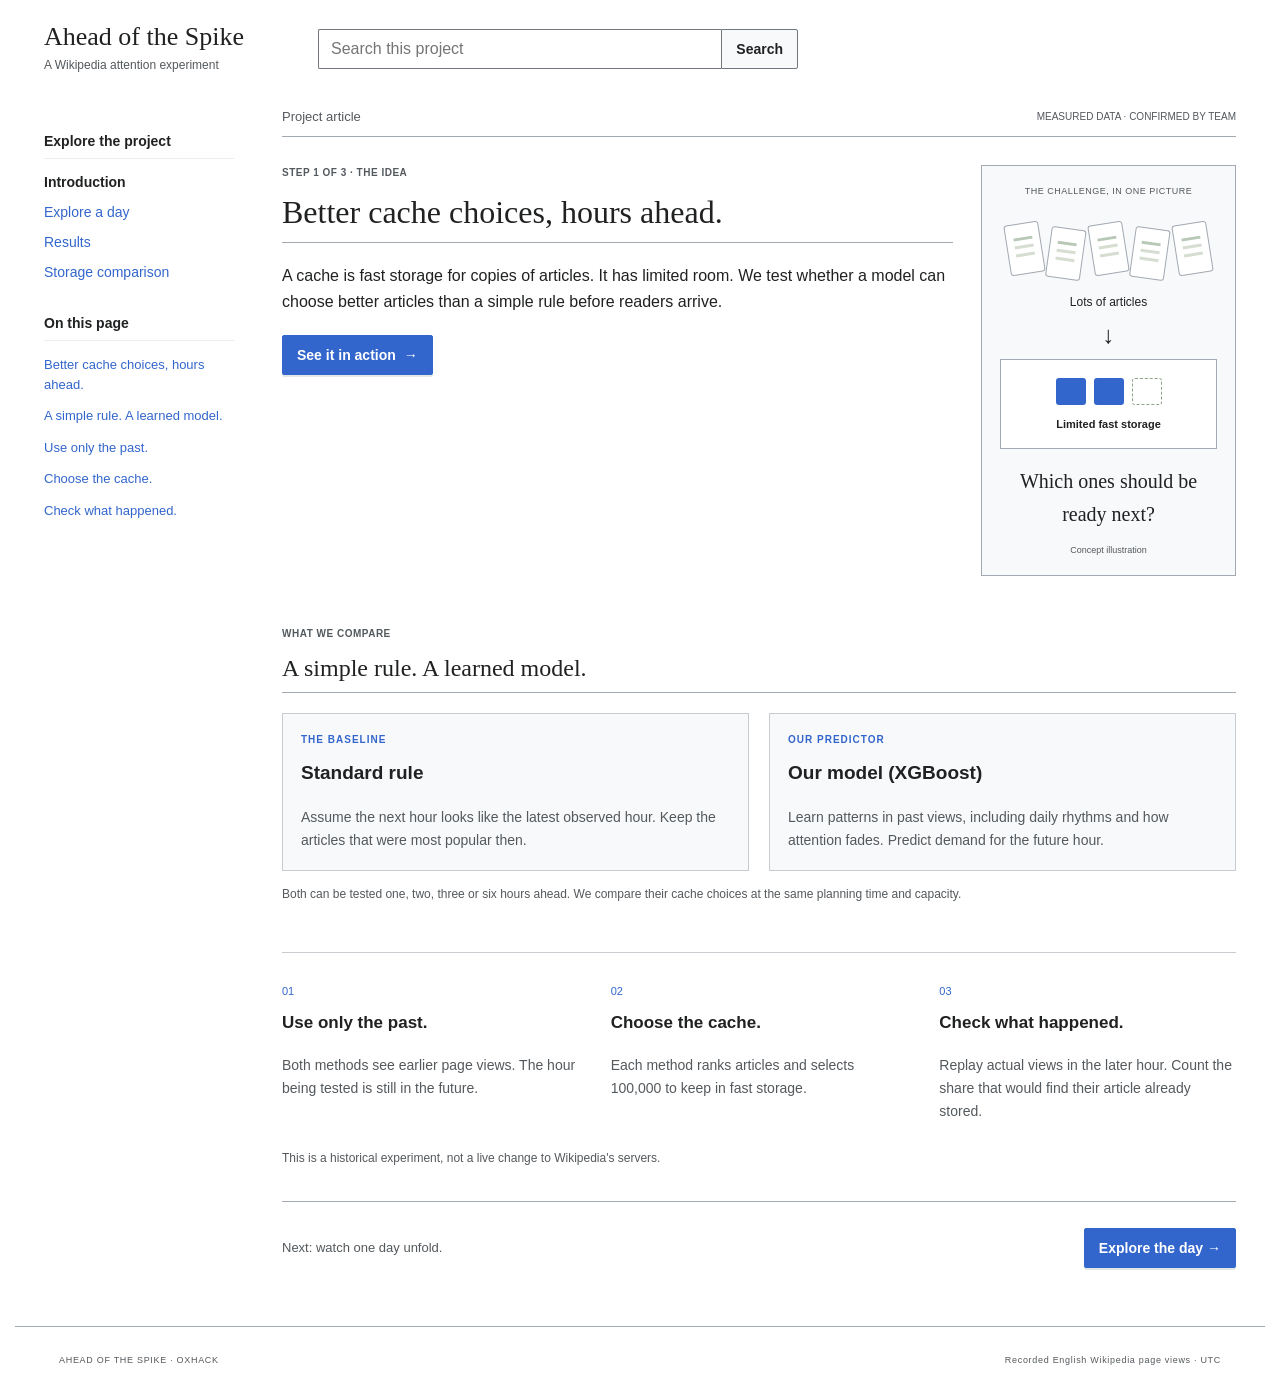
==== demo/index.html @ 51488587 "Add files via upload" ====
<!doctype html>
<html lang="en">
<head>
  <meta charset="utf-8">
  <meta name="viewport" content="width=device-width, initial-scale=1">
  <meta name="color-scheme" content="light">
  <title>Ahead of the Spike · Understand, explore, discover</title>
  <link rel="stylesheet" href="styles.css">
  <script src="provenance.js" defer></script>
  <script src="foresight.js" defer></script>
  <script src="spikes.js" defer></script>
  <script src="presentation.js" defer></script>
  <script src="journey.js" defer></script>
  <script src="storage.js" defer></script>
  <script src="replay-data.js" defer></script>
  <script src="app.js" defer></script>
</head>
<body>
  <a class="skip-link" href="#main">Skip to content</a>
  <header class="masthead">
    <button id="contents-toggle" class="secondary contents-toggle" type="button" aria-expanded="false" aria-controls="article-sidebar">Contents</button>
    <a class="wordmark" href="#start" data-go="start">Ahead of the Spike<span>A Wikipedia attention experiment</span></a>
    <form class="project-search" role="search"><label class="sr-only" for="project-query">Search this project</label><input id="project-query" type="search" placeholder="Search this project" maxlength="120"><button type="submit">Search</button><div id="search-results" hidden aria-label="Search results"><p id="search-message" role="status"></p><ul></ul></div></form>
  </header>
  <div class="article-layout">
    <aside id="article-sidebar" class="article-sidebar" aria-label="Project navigation">
      <nav class="journey-nav" aria-label="Project pages"><strong>Explore the project</strong><a href="#start" data-go="start" aria-current="page">Introduction</a><a href="#explore" data-go="explore">Explore a day</a><a href="#results" data-go="results">Results</a><a href="#storage" data-go="storage">Storage comparison</a></nav>
      <nav class="article-contents" aria-label="On this page"><strong>On this page</strong><ul id="section-links"></ul></nav>
    </aside>
    <main id="main">
    <div class="article-toolbar"><span>Project article</span><span class="provenance" id="provenance">DEVELOPMENT DATA / UNVERIFIED</span></div>
    <div id="status" class="status" role="status" aria-live="polite">Loading the supplied replay dataset…</div>
    <button id="retry" type="button" hidden>Try loading again</button>

    <section class="journey-view" data-view="start" aria-labelledby="start-title">
      <div class="intro">
        <div><p class="eyebrow">STEP 1 OF 3 · THE IDEA</p><h1 id="start-title" tabindex="-1">Better cache choices,<br>hours ahead.</h1><p class="hero-copy">A cache is fast storage for copies of articles. It has limited room. We test whether a model can choose better articles than a simple rule before readers arrive.</p><a class="button" href="#explore" data-go="explore">See it in action <span aria-hidden="true">→</span></a></div>
        <div class="cache-illustration" aria-label="Concept illustration: choose a few articles for limited fast storage">
          <p class="illustration-label">THE CHALLENGE, IN ONE PICTURE</p>
          <div class="paper-stack" aria-hidden="true"><span></span><span></span><span></span><span></span><span></span></div>
          <p class="illustration-caption">Lots of articles</p><span class="flow-arrow" aria-hidden="true">↓</span>
          <div class="cache-box"><span class="cache-slot"></span><span class="cache-slot"></span><span class="cache-slot empty"></span><strong>Limited fast storage</strong></div>
          <p class="illustration-question">Which ones should be ready next?</p><small>Concept illustration</small>
        </div>
      </div>
      <section class="method-introduction" aria-labelledby="methods-title"><div><p class="eyebrow">WHAT WE COMPARE</p><h2 id="methods-title">A simple rule. A learned model.</h2></div><div class="method-definitions"><article><p class="method-kind">THE BASELINE</p><h3>Standard rule</h3><p>Assume the next hour looks like the latest observed hour. Keep the articles that were most popular then.</p></article><article><p class="method-kind">OUR PREDICTOR</p><h3>Our model (XGBoost)</h3><p>Learn patterns in past views, including daily rhythms and how attention fades. Predict demand for the future hour.</p></article></div><p class="metric-note">Both can be tested one, two, three or six hours ahead. We compare their cache choices at the same planning time and capacity.</p></section>
      <ol class="lesson-steps" aria-label="How the experiment works">
        <li><span class="lesson-number">01</span><h2>Use only the past.</h2><p>Both methods see earlier page views. The hour being tested is still in the future.</p></li>
        <li><span class="lesson-number">02</span><h2>Choose the cache.</h2><p>Each method ranks articles and selects 100,000 to keep in fast storage.</p></li>
        <li><span class="lesson-number">03</span><h2>Check what happened.</h2><p>Replay actual views in the later hour. Count the share that would find their article already stored.</p></li>
      </ol>
      <p class="quiet-note">This is a historical experiment, not a live change to Wikipedia's servers.</p>
      <div class="page-end"><span>Next: watch one day unfold.</span><a class="button" href="#explore" data-go="explore">Explore the day →</a></div>
    </section>

    <div id="replay" hidden>
      <section class="journey-view" data-view="explore" hidden aria-labelledby="snapshot-title">
        <div class="view-intro"><p class="eyebrow">STEP 2 OF 3 · COMPARE THE OUTCOMES</p><h1 id="snapshot-title" tabindex="-1">Two methods.<br>One recorded day.</h1><p>Press Play to compare the standard rule and our model as the day unfolds. The percentages are their measured cache results. The article list shows what people actually read.</p></div>
        <aside class="replay-scope"><strong>100,000 article spaces. Choices made one hour ahead.</strong><span>Both methods use earlier data. We score their choices against the actual views in the selected hour.</span></aside>
        <div class="replay-toolbar"><div class="timestamp"><time id="hour"></time><span id="interval"></span></div><span class="scope-chip" id="capacity"></span></div>
        <section class="transport" aria-label="Replay controls">
          <div class="transport-buttons"><button id="previous" type="button" class="secondary" aria-label="Previous available hour">← Previous hour</button><button id="play" type="button">Play</button><button id="next" type="button" class="secondary" aria-label="Next available hour">Next hour →</button></div>
          <div class="timeline-control"><div class="timeline-heading"><label for="timeline">Move through the day</label><span id="playback-state"></span></div><input id="timeline" type="range" min="0" max="0" step="1" value="0" aria-describedby="coverage"><div class="timeline-ends"><span id="timeline-start"></span><span id="timeline-end"></span></div></div>
          <p id="coverage" class="coverage"></p><p id="replay-announcement" class="sr-only" role="status" aria-live="polite" aria-atomic="true"></p>
        </section>
        <ol class="decision-sequence" aria-label="How the selected hour is evaluated"><li><span>1. Read earlier data</span><p id="history-cutoff"></p></li><li><span>2. Choose 100,000 articles</span><p>Each method fills its cache before the hour being scored.</p></li><li><span>3. Check actual views</span><p id="observed-window"></p></li></ol>
        <div class="score-heading"><h2>How much of this hour would the cache serve?</h2><span>Cache hit rate</span></div>
        <div class="performance" id="performance" aria-label="Share of views served from fast storage for the selected hour"></div>
        <p class="hourly-gap" id="hourly-gap"></p><p class="metric-note">A cache hit means the requested article was already stored. These percentages measure views the cache would serve, not how many predictions were correct.</p>
        <section class="leaderboard" aria-labelledby="leaderboard-title">
          <div class="section-heading"><div><p class="eyebrow">ACTUAL OBSERVED DEMAND</p><h2 id="leaderboard-title">What people actually read</h2></div><button id="show-pages" type="button" class="text-button" aria-expanded="false" aria-controls="table-body">Show all articles</button></div>
          <p id="page-count" class="metric-note"></p><p class="table-hint" id="table-hint">✓ Ready means already in fast storage. × Not ready means the main server would be needed.</p>
          <div class="table-scroll" role="region" aria-label="Article leaderboard; scroll sideways on small screens" aria-describedby="table-hint" tabindex="0"><table><caption class="sr-only">Actual article views in the selected hour, not predicted values</caption><thead id="table-head"></thead><tbody id="table-body"></tbody></table></div>
        </section>
        <details class="learn-more"><summary>What exactly am I looking at?</summary><div class="details-content"><p>Each row is an article from the recorded hour. Article popularity is the same whatever the storage capacity. This list shows demand, not which articles were stored.</p><dl class="context"><div><dt>Recorded views this hour</dt><dd id="total"></dd></div><div><dt>Available hours</dt><dd id="hour-count"></dd></div></dl><p>The hourly 100,000 article scores come from Computing's published hourly results. The article list and view counts come from the recorded day. Individual 100,000 article cache choices have not been supplied.</p><p>Percentages use views in the retained top 150,000 English Wikipedia articles each hour, not all Wikipedia traffic or just the rows shown here. The team's cache choices are made hourly and treat articles as equal in size. All times are UTC.</p></div></details>
        <div class="page-end"><a class="back-link" href="#start" data-go="start">← Back to the idea</a><a class="button" href="#results" data-go="results">See the 100,000 article results →</a></div>
      </section>

      <section class="journey-view" data-view="results" hidden aria-labelledby="results-title">
        <div class="view-intro"><p class="eyebrow">STEP 3 OF 3 · THE FIRST QUESTION</p><h1 id="results-title" tabindex="-1">Does forecasting<br>choose better articles?</h1><p id="result-takeaway">Explore the recorded results below.</p></div>
        <section aria-labelledby="summary-title" class="summary-panel"><div class="results-context"><p class="capacity-tag">The main test <strong>100,000 article spaces</strong><span>One hour ahead</span></p><a class="button secondary-link" href="#storage" data-go="storage">Compare storage sizes <span aria-hidden="true">→</span></a></div>
          <h2 id="summary-title" tabindex="-1">Two ways to choose. One fair comparison.</h2><p class="section-copy">These are average hourly cache hit rates across the test period. Both methods choose one hour ahead with room for 100,000 articles. The sample covers the top 150,000 English Wikipedia articles each hour.</p>
          <dl id="summary-values" class="summary-grid"></dl>
          <div class="result-explainer" id="result-explainer"></div>
          <details class="learn-more"><summary>How was this measured?</summary><div class="details-content"><p id="summary-scope"></p><dl id="oracle-values" class="summary-grid"></dl><p id="oracle-note"></p><p id="run-note"></p><p class="report-links"><a href="../out/results.csv" download>Download results</a> · <a href="../out/charts_100k/key_numbers.md" target="_blank" rel="noopener">Read the team's report</a></p></div></details>
        </section>
        <section class="foresight" aria-labelledby="foresight-title">
          <h2 id="foresight-title" tabindex="-1">What if we have to choose earlier?</h2><p class="section-copy">Six hours ahead means both methods must choose six hours before the hour being scored. The standard rule still reuses the latest observed popularity. Our model forecasts demand for that future hour.</p>
          <section class="horizon-lab" aria-label="Try different planning horizons">
          <fieldset class="horizon-picker"><legend>How early should both methods choose?</legend><label><input type="radio" name="planning-horizon" value="1" checked><span>1 hour</span></label><label><input type="radio" name="planning-horizon" value="2"><span>2 hours</span></label><label><input type="radio" name="planning-horizon" value="3"><span>3 hours</span></label><label><input type="radio" name="planning-horizon" value="6"><span>6 hours</span></label></fieldset>
          <ol class="planning-timeline"><li><strong>Make the choice</strong><span>Use only earlier views</span></li><li><strong id="planning-wait">Wait 1 hour</strong><span>Keep the planning time equal</span></li><li><strong>Measure actual demand</strong><span>Check which views the cache serves</span></li></ol>
          <div id="horizon-outcome" aria-live="polite" aria-atomic="true"></div>
          <p class="metric-note">These are published historical results, not a new simulation. Storage stays fixed at 100,000 articles. Bars use a 0–100% scale.</p>
          </section><div id="published-findings" class="findings-grid"></div>
          <details class="learn-more"><summary>Show the chart and technical details</summary><div class="details-content"><p id="findings-note"></p><p id="foresight-status"></p><p id="foresight-coverage"></p><ul id="foresight-legend" class="chart-legend" aria-label="Chart series"></ul><div class="chart-scroll" role="region" aria-label="Results chart; scroll sideways on small screens" tabindex="0"><svg id="foresight-chart" viewBox="0 0 760 340" role="img" aria-labelledby="foresight-chart-title"></svg></div><div class="foresight-values" role="region" aria-label="Exact results" tabindex="0"><table><caption>Share of recorded views served from fast storage</caption><thead id="foresight-head"></thead><tbody id="foresight-body"></tbody></table></div><a href="../out/charts_100k/1_vs_standard_rule.png" target="_blank" rel="noopener">See the published statistical comparison</a></div></details>
        </section>
        <section class="spike-story" aria-labelledby="spike-title">
          <h2 id="spike-title" tabindex="-1">What about sudden bursts of interest?</h2><p id="spike-plain" class="section-copy">A sudden surge is called a spike. We also checked how the approaches handled these.</p>
          <details class="learn-more" id="spike-details"><summary>See actual article views during a surge</summary><div class="details-content"><p class="observed-notice">Recorded observations only. This chart contains no predicted view values or model catch times. It cannot establish that a spike was predicted six hours early.</p><p id="spike-status"></p><label for="spike-select" class="spike-label">Choose an article</label><select id="spike-select" aria-describedby="spike-status"></select><div id="spike-content" hidden><div class="spike-heading"><div><h3 id="spike-name"></h3><p id="spike-time"></p></div><button id="spike-jump" type="button" class="secondary">Compare methods at this hour</button></div><p id="spike-context"></p><p id="spike-warning" class="spike-warning" role="status" hidden></p><p class="metric-note">The line shows actual views. The dotted line marks the recorded surge onset. Scroll sideways on smaller screens.</p><div class="chart-scroll" role="region" aria-label="Actual article views" tabindex="0"><svg id="spike-chart" role="img" aria-labelledby="spike-chart-title"></svg></div><details class="spike-details"><summary>See exact hourly counts</summary><div class="spike-table" role="region" aria-label="Hourly counts" tabindex="0"><table><caption>Actual counts from this article's recorded trajectory</caption><thead><tr><th scope="col">Hour (UTC)</th><th scope="col">Views</th></tr></thead><tbody id="spike-values"></tbody></table></div></details></div></div></details>
        </section>
        <aside class="limits" aria-labelledby="limits-title"><h2 id="limits-title" tabindex="-1">What this doesn't prove.</h2><p class="section-copy">This is one short historical test. It doesn't mean we can predict breaking news or replace Wikipedia's live caching system.</p><details class="learn-more"><summary>Read the limitations</summary><div class="details-content"><ul><li>Only a few days were evaluated; other weeks and languages may differ.</li><li>Our denominator is the top 150,000 English Wikipedia articles each hour.</li><li>Storage choices change once an hour and assume equal article sizes.</li><li>Unexpected first-hour surges may have no advance signal.</li><li>Statistical uncertainty describes this test period, not every possible future day.</li><li>Traffic that resembles bots was flagged, not removed.</li></ul></div></details></aside>
        <section class="next-question"><div><p class="eyebrow">THE NEXT QUESTION</p><h2>What if we use different cache capacities?</h2><p>We started with space for 10,000 articles, then tested 100,000. Compare how the two cache capacities performed.</p></div><a class="button" href="#storage" data-go="storage">Compare storage sizes <span aria-hidden="true">→</span></a></section><div class="page-end"><a class="back-link" href="#explore" data-go="explore">← Explore the day again</a><button id="pitch-start" type="button" class="secondary">Start from the beginning</button></div>
      </section>
      <section class="journey-view" data-view="storage" hidden aria-labelledby="storage-title">
        <div class="view-intro"><a class="back-link" href="#results" data-go="results">← Back to forecasting results</a><p class="eyebrow">THE SECOND QUESTION</p><h1 id="storage-title" tabindex="-1">What changes with different cache capacities?</h1><p id="storage-question"></p></div>
        <div class="comparison-rules"><span><strong>Same planning time</strong> Choose one hour ahead</span><span><strong>Same recorded hours</strong> Compare the same audience</span><span><strong>One thing changes</strong> The number of article spaces</span></div>
        <fieldset class="method-picker"><legend>Keep the method fixed. Which one would you like to compare?</legend><label><input type="radio" name="storage-method" value="our_model" checked><span>Our model (XGBoost)</span></label><label><input type="radio" name="storage-method" value="last_hour"><span>Standard rule</span></label></fieldset>
        <p class="metric-note">Both capacities stay visible. Switch the method to see its measured results at each size. Each filled block represents space for 10,000 articles; the bars measure views served on a 0–100% scale.</p><div id="storage-comparison" class="storage-grid"></div>
        <div id="storage-answer" class="storage-answer" aria-live="polite"></div>
        <details class="learn-more"><summary>How to read this comparison</summary><div class="details-content"><p>The filled blocks show relative article capacity. Each block stands for 10,000 article spaces. The bars show recorded views served from fast storage on a scale from zero to 100 percent.</p><p>Values per 1,000 are rounded illustrations of the average hit rates. Both sizes use the same 72 hours at a one hour planning time. A page view is counted in the retained top 150,000 English Wikipedia articles for that hour.</p><p>Each article counts as one space. This is not a comparison of storage in bytes, hardware price or financial savings. Bigger storage helped in this test; it does not establish the best cost tradeoff.</p><a href="../out/results.csv" download>Download the measured results</a></div></details>
        <div class="page-end"><a class="button" href="#results" data-go="results">Back to the forecasting question</a><a class="back-link" href="#start" data-go="start">Start from the beginning</a></div>
      </section>
    </div>
  </main>
  </div>
  <footer><span>AHEAD OF THE SPIKE · OXHACK</span><span>Recorded English Wikipedia page views · UTC</span></footer>
</body>
</html>
---- demo/styles.css ----
:root {
  --paper: #f6f5f0;
  --white: #fffefb;
  --ink: #172e2b;
  --muted: #53645f;
  --line: #d7dcd2;
  --green: #176248;
  --warm: #8b4d2c;
  font-family: Arial, Helvetica, sans-serif;
  color: var(--ink);
  background: var(--paper);
  font-synthesis: none;
}
* { box-sizing: border-box; }
body { margin: 0; }
a { color: inherit; text-underline-offset: 4px; }
[hidden] { display: none !important; }
button, input, select { font: inherit; }
button, .button { cursor: pointer; }
button, .button { display: inline-flex; align-items: center; justify-content: center; gap: 16px; min-height: 46px; border: 1px solid var(--green); padding: 12px 20px; border-radius: 5px; background: var(--green); color: white; font-size: 14px; font-weight: 600; text-decoration: none; }
button:hover:enabled, .button:hover { background: #104c37; }
button:disabled { opacity: .45; cursor: default; }
button.secondary { background: transparent; border-color: var(--line); color: var(--ink); }
button.secondary:hover:enabled { background: #e6ede3; }
button.text-button { background: transparent; color: var(--green); border: 0; text-decoration: underline; padding: 8px; }
:focus-visible { outline: 3px solid #2863bc; outline-offset: 4px; }
h1, h2, h3, p { margin-top: 0; }
h1 { font-family: Georgia, 'Times New Roman', serif; font-size: clamp(38px, 5vw, 65px); line-height: 1.06; font-weight: 400; letter-spacing: -2px; margin-bottom: 22px; }
h2 { font-size: 23px; line-height: 1.3; letter-spacing: -.5px; font-weight: 600; }
h3 { font-size: 16px; line-height: 1.4; }
p { line-height: 1.65; }
.masthead, main, footer { max-width: 1280px; margin: auto; padding-left: 48px; padding-right: 48px; }
.masthead { min-height: 80px; display: flex; align-items: center; justify-content: space-between; gap: 20px; border-bottom: 1px solid var(--line); }
.wordmark { display: inline-flex; align-items: center; gap: 12px; text-decoration: none; font-size: 12px; font-weight: 800; letter-spacing: 1.5px; }
.brand-dot { width: 9px; height: 9px; border-radius: 50%; background: var(--green); }
.edition, .eyebrow { font-size: 10px; letter-spacing: 1.6px; font-weight: 700; color: var(--muted); }
.eyebrow { margin-bottom: 18px; }
.journey-bar { position: sticky; top: 0; z-index: 10; background: var(--paper); display: flex; align-items: center; justify-content: space-between; gap: 20px; padding: 18px 0; border-bottom: 1px solid var(--line); }
.journey-nav { display: flex; gap: 8px; }
.journey-nav a { display: inline-flex; align-items: center; gap: 9px; padding: 10px 13px; border-radius: 5px; text-decoration: none; font-size: 13px; color: var(--muted); }
.journey-nav a span { display: inline-grid; place-items: center; width: 22px; height: 22px; border-radius: 50%; border: 1px solid var(--line); font-size: 11px; }
.journey-nav a[aria-current] { color: var(--green); background: #e6eee3; font-weight: 700; }
.journey-nav a[aria-current] span { background: var(--green); border-color: var(--green); color: white; }
.provenance { color: var(--muted); font-size: 9px; letter-spacing: .5px; line-height: 1.5; }
.journey-view { padding: 42px 0 0; animation: view-enter 180ms ease-out; }
@keyframes view-enter { from { transform: translateY(5px); } to { transform: translateY(0); } }
.intro { display: grid; grid-template-columns: 1.3fr 1fr; gap: 72px; align-items: center; padding: 4px 0 44px; }
.hero-copy { font-size: 18px; color: var(--muted); max-width: 480px; margin-bottom: 28px; }
.cache-illustration { background: #e9ede2; padding: 25px 28px 22px; border-radius: 8px; text-align: center; }
.illustration-label { font-size: 9px; letter-spacing: 1.2px; margin-bottom: 24px; color: var(--muted); }
.paper-stack { height: 62px; display: flex; justify-content: center; gap: 7px; }
.paper-stack span { width: 35px; height: 51px; background: var(--white); border: 1px solid #b3bfb0; border-radius: 3px; position: relative; transform: rotate(-9deg); }
.paper-stack span:nth-child(even) { transform: rotate(8deg) translateY(5px); }
.paper-stack span::after { content: ''; position: absolute; top: 13px; left: 7px; width: 19px; height: 3px; background: #b8c8b6; box-shadow: 0 8px #d5ded1, 0 16px #d5ded1; }
.illustration-caption { font-size: 12px; margin: 8px 0; }
.flow-arrow { display: block; font-size: 24px; margin: 4px 0 10px; }
.cache-box { display: flex; flex-wrap: wrap; align-items: center; justify-content: center; gap: 8px; padding: 18px 24px; border: 1px solid #9eb498; border-radius: 5px; background: #f5f7ed; max-width: 220px; margin: auto; }
.cache-slot { height: 27px; width: 30px; background: var(--green); border-radius: 3px; }
.cache-slot.empty { background: transparent; border: 1px dashed #8ca386; }
.cache-box strong { flex: 1 0 100%; font-size: 11px; margin-top: 5px; }
.illustration-question { font-family: Georgia, serif; font-size: 20px; margin: 16px 0 8px; }
.cache-illustration small { color: var(--muted); font-size: 9px; }
.lesson-steps { display: grid; grid-template-columns: repeat(3, 1fr); gap: 32px; list-style: none; margin: 0; padding: 28px 0 0; border-top: 1px solid var(--line); }
.lesson-steps h2 { font-size: 19px; margin: 12px 0; }
.lesson-steps p { color: var(--muted); font-size: 14px; margin-bottom: 0; }
.lesson-number { font-size: 11px; color: var(--green); }
.method-introduction { padding: 26px 0 34px; }
.method-introduction h2 { margin-bottom: 20px; }
.method-definitions { display: grid; grid-template-columns: repeat(2,minmax(0,1fr)); gap: 20px; }
.method-definitions article { border: 1px solid var(--line); border-radius: 6px; padding: 22px; background: var(--white); }
.method-definitions article:last-child { border-color: #9db493; }
.method-definitions h3 { font-size: 19px; }
.method-definitions p:last-child { color: var(--muted); font-size: 14px; margin: 0; }
.method-kind { font-size: 10px; font-weight: 600; letter-spacing: 1px; color: var(--green); margin-bottom: 12px; }
.decision-sequence { list-style: none; display: grid; grid-template-columns: repeat(3,minmax(0,1fr)); gap: 20px; padding: 22px 0; margin: 12px 0 24px; border-top: 1px solid var(--line); border-bottom: 1px solid var(--line); }
.decision-sequence span { font-size: 13px; font-weight: 600; }
.decision-sequence p { font-size: 12px; color: var(--muted); margin: 8px 0 0; }
.score-heading { display: flex; flex-wrap: wrap; align-items: baseline; gap: 12px; }
.score-heading h2 { font-size: 21px; margin-bottom: 8px; }
.score-heading > span { font-size: 12px; color: var(--muted); }
.hourly-gap { font-size: 14px; line-height: 1.65; margin: 18px 0 8px; }
.horizon-rates { font-size: 12px; margin: 14px 0 0; }
.horizon-rates div { display: flex; justify-content: space-between; gap: 16px; max-width: 260px; padding: 6px 0; }
.horizon-rates dd { margin: 0; font-variant-numeric: tabular-nums; }
.observed-notice { padding: 16px; background: #e8eee2; border-radius: 5px; }
@media (max-width:700px) {
  .method-definitions, .decision-sequence { grid-template-columns: 1fr; }
  .decision-sequence { gap: 16px; }
  .method-definitions article { padding: 18px; }
}
.quiet-note { font-size: 12px; color: var(--muted); margin: 26px 0; }
.page-end { display: flex; justify-content: space-between; align-items: center; gap: 20px; border-top: 1px solid var(--line); padding: 26px 0 34px; margin-top: 32px; font-size: 13px; color: var(--muted); }
.back-link { padding: 12px 0; }
.view-intro { max-width: 760px; margin-bottom: 32px; }
.view-intro h1 { font-size: clamp(36px, 4.3vw, 52px); }
.view-intro > p:last-child { color: var(--muted); max-width: 640px; font-size: 16px; margin-bottom: 0; }
.replay-toolbar { display: flex; align-items: center; justify-content: space-between; gap: 20px; padding: 20px 0; border-top: 2px solid var(--ink); }
.timestamp time { font-weight: 600; font-size: 20px; }
.timestamp span { display: block; color: var(--muted); font-size: 12px; margin-top: 6px; }
.scope-chip { font-size: 12px; padding: 8px 11px; border: 1px solid var(--line); border-radius: 4px; }
.transport { display: grid; grid-template-columns: auto minmax(0,1fr); gap: 12px 28px; padding: 18px 0; border-top: 1px solid var(--line); }
.transport-buttons { display: flex; align-items: center; gap: 8px; }
.transport-buttons button { font-size: 12px; padding: 11px 14px; }
#play { min-width: 85px; }
.timeline-control { min-width: 0; }
.timeline-heading, .timeline-ends { display: flex; justify-content: space-between; gap: 10px; }
.timeline-heading { font-size: 12px; font-weight: 600; }
#playback-state, .timeline-ends { font-size: 10px; font-weight: 400; color: var(--muted); }
#timeline { display: block; width: 100%; height: 28px; margin: 4px 0; accent-color: var(--green); cursor: pointer; }
.coverage { grid-column: 1 / -1; color: var(--muted); font-size: 11px; margin: 0; }
.performance, .catch-grid { display: grid; grid-template-columns: repeat(2,minmax(0,1fr)); gap: 1px; border: 1px solid var(--line); background: var(--line); margin: 12px 0; }
.model, .catch-card { background: var(--white); padding: 22px 24px; min-width: 0; overflow-wrap: anywhere; }
.model-label { font-size: 14px; margin-bottom: 0; }
.model-label span { display: block; font-size: 11px; font-weight: 400; color: var(--muted); margin-top: 7px; }
.rate { font-size: 40px; font-variant-numeric: tabular-nums; letter-spacing: -1px; margin: 12px 0; }
.model:nth-child(even) .rate { color: var(--green); }
.rate.unavailable { font-size: 24px; }
.meter { height: 4px; background: #e4e9df; }
.meter-fill { height: 100%; background: var(--ink); }
.model:nth-child(even) .meter-fill { background: var(--green); }
.metric-note, .table-hint { color: var(--muted); font-size: 12px; line-height: 1.6; }
.metric-note { margin: 14px 0; }
.section-heading { display: flex; align-items: center; justify-content: space-between; gap: 20px; }
.section-heading .eyebrow { margin: 0 0 8px; }
.section-heading h2 { margin: 0; }
.leaderboard { margin-top: 32px; }
.table-scroll, .foresight-values, .spike-table { overflow-x: auto; border-top: 1px solid var(--line); }
.table-scroll { max-height: 650px; }
table { border-collapse: collapse; width: 100%; text-align: left; font-size: 13px; }
caption { text-align: left; padding: 14px 12px; color: var(--muted); font-size: 12px; }
th, td { padding: 15px 12px; border-bottom: 1px solid var(--line); }
thead th { background: var(--paper); position: sticky; top: 0; font-size: 11px; font-weight: 600; }
tbody th { font-weight: 500; overflow-wrap: anywhere; }
tbody tr:hover { background: #edf0e6; }
.rank { color: var(--muted); width: 35px; font-size: 11px; }
.views { text-align: right; font-variant-numeric: tabular-nums; white-space: nowrap; }
.cache { text-align: center; }
.badge { display: inline-block; padding: 5px 7px; background: #e5eee2; color: #20553c; font-size: 11px; white-space: nowrap; border-radius: 3px; }
.badge.missed { background: #f1e6dc; color: #854022; }
.badge.unknown { background: #e9ece4; color: var(--muted); }
.article-views-mobile { display: none; }
.learn-more { border-top: 1px solid var(--line); border-bottom: 1px solid var(--line); margin-top: 22px; }
.learn-more summary, .spike-details summary { cursor: pointer; font-size: 13px; padding: 18px 0; color: var(--green); font-weight: 600; }
.details-content { padding: 0 0 22px; font-size: 13px; color: var(--muted); line-height: 1.65; }
.details-content p { margin: 12px 0; }
.details-content > p:first-child { margin-top: 0; }
.context { display: flex; gap: 35px; flex-wrap: wrap; }
dt { font-size: 12px; color: var(--muted); line-height: 1.5; }
dd { margin: 8px 0 0; font-weight: 600; color: var(--ink); }
.section-copy { max-width: 700px; font-size: 15px; color: var(--muted); }
.summary-panel { margin-bottom: 34px; }
.summary-grid { display: grid; grid-template-columns: repeat(auto-fit,minmax(210px,1fr)); gap: 20px; margin: 24px 0; }
.summary-item { padding: 18px 24px; background: var(--white); border: 1px solid var(--line); border-radius: 5px; overflow-wrap: anywhere; }
.summary-item dt { color: var(--ink); font-size: 14px; font-weight: 600; }
.summary-item dd { font-size: 40px; font-variant-numeric: tabular-nums; letter-spacing: -1px; }
.summary-item:nth-child(even) dd { color: var(--green); }
.summary-item p { color: var(--muted); font-size: 12px; margin: 8px 0 0; }
.result-explainer { font-size: 14px; line-height: 1.7; max-width: 750px; }
.result-explainer { padding: 20px 24px; background: #e8eee2; border-radius: 6px; }
.result-explainer strong { display: block; font-size: 20px; line-height: 1.4; }
.result-explainer p { margin: 10px 0 0; color: var(--muted); font-size: 13px; }
.capacity-tag { display: inline-flex; flex-wrap: wrap; gap: 10px; padding: 9px 12px; background: #e8eee2; color: var(--green); border-radius: 4px; font-size: 12px; margin: 0 0 20px; }
.results-context { display: flex; align-items: center; justify-content: space-between; gap: 16px; margin-bottom: 24px; }
.results-context .capacity-tag { margin-bottom: 0; }
.secondary-link { background: transparent; border: 1px solid var(--green); color: var(--green); box-shadow: none; }
.secondary-link:hover { background: #e5eee0; }
.replay-scope { display: grid; gap: 7px; padding: 16px 20px; border: 1px solid #c1cdb8; border-radius: 5px; margin-bottom: 24px; font-size: 13px; }
.replay-scope span { color: var(--muted); line-height: 1.6; }
.next-question { display: flex; justify-content: space-between; align-items: center; gap: 35px; background: #e8eee2; border-radius: 7px; padding: 28px; margin-top: 34px; }
.next-question .eyebrow { margin-bottom: 10px; }
.next-question h2 { margin-bottom: 12px; }
.next-question p:last-child { margin-bottom: 0; max-width: 530px; color: var(--muted); font-size: 14px; }
.next-question .button { white-space: nowrap; }
.view-intro > .back-link { display: inline-block; font-size: 13px; margin-bottom: 20px; }
.comparison-rules { display: grid; grid-template-columns: repeat(3,1fr); gap: 24px; padding: 22px 0; border-top: 1px solid var(--line); border-bottom: 1px solid var(--line); margin-bottom: 28px; font-size: 13px; color: var(--muted); }
.comparison-rules strong { display: block; color: var(--ink); margin-bottom: 7px; }
.method-picker { border: 0; padding: 0; margin: 0 0 28px; display: flex; flex-wrap: wrap; gap: 10px; }
.method-picker legend { padding: 0 0 14px; font-weight: 600; font-size: 14px; }
.method-picker label { cursor: pointer; display: inline-flex; align-items: center; gap: 10px; padding: 13px 18px; min-height: 48px; border: 1px solid var(--line); border-radius: 5px; background: var(--white); font-size: 14px; }
.method-picker label:has(input:checked) { border-color: var(--green); background: #e5eee0; font-weight: 600; }
.method-picker input { accent-color: var(--green); width: 17px; height: 17px; margin: 0; }
.storage-grid { display: grid; grid-template-columns: repeat(2,minmax(0,1fr)); gap: 24px; }
.storage-card { padding: 28px; background: var(--white); border: 1px solid var(--line); border-radius: 7px; }
.storage-card.larger { border-color: #9db493; }
.storage-card .eyebrow { margin-bottom: 12px; }
.storage-card h2 { font-size: 28px; margin-bottom: 24px; }
.capacity-picture { display: flex; gap: 5px; margin-bottom: 24px; }
.capacity-picture span { flex: 1; height: 25px; border: 1px solid #c4ccbf; border-radius: 3px; }
.capacity-picture .filled { background: var(--green); border-color: var(--green); }
.storage-method-label { font-size: 13px; color: var(--muted); margin-bottom: 8px; }
.storage-rate { font-size: 48px; color: var(--ink); line-height: 1.1; font-variant-numeric: tabular-nums; margin-bottom: 10px; }
.larger .storage-rate { color: var(--green); }
.storage-meter { height: 8px; margin: 20px 0; border-radius: 4px; overflow: hidden; }
.storage-meter .meter-fill { background: var(--green); }
.storage-equivalent { margin: 0; font-size: 13px; color: var(--muted); }
.storage-answer { margin-top: 28px; padding: 24px 0; max-width: 760px; }
.storage-answer p { font-size: 14px; color: var(--muted); }
.button { box-shadow: 0 2px 0 #104c3720; }
.button:hover { box-shadow: 0 3px 10px #104c3725; }
@media(max-width:700px) {
  .results-context { align-items: flex-start; flex-direction: column; }
  .next-question { flex-direction: column; align-items: stretch; padding: 22px; gap: 24px; }
  .next-question .button { width: 100%; white-space: normal; }
  .comparison-rules { grid-template-columns: 1fr; gap: 17px; }
  .storage-grid { grid-template-columns: 1fr; gap: 18px; }
  .storage-card { padding: 22px; }
  .storage-card h2 { font-size: 25px; }
  .method-picker label { flex: 1; padding: 12px; font-size: 13px; }
}
.foresight, .spike-story, .limits { padding-top: 30px; border-top: 1px solid var(--line); margin-top: 32px; }
.findings-grid { display: grid; grid-template-columns: repeat(2,minmax(0,1fr)); gap: 20px; margin-top: 24px; }
.finding { border-left: 3px solid var(--green); padding: 0 20px; }
.finding h3 { font-size: 13px; font-weight: 500; margin-bottom: 10px; }
.finding .finding-value { font-size: 36px; color: var(--green); font-variant-numeric: tabular-nums; margin: 0; }
.finding p { font-size: 12px; color: var(--muted); max-width: 240px; }
.chart-legend { list-style: none; display: flex; flex-wrap: wrap; gap: 12px 25px; padding: 0; font-size: 12px; }
.series-swatch { margin-right: 7px; }
.chart-scroll { overflow-x: auto; }
#foresight-chart, #spike-chart { display: block; width: 100%; min-width: 520px; max-height: 430px; }
#spike-chart { min-width: 620px; max-height: 520px; }
#foresight-chart text, #spike-chart text { font: 12px Arial, sans-serif; fill: var(--muted); }
.spike-label { display: block; margin: 20px 0 8px; font-weight: 600; }
#spike-select { display: block; width: 100%; max-width: 620px; min-height: 46px; padding: 10px; color: var(--ink); background: var(--white); border: 1px solid var(--line); border-radius: 4px; font-size: 13px; }
.spike-heading { display: flex; justify-content: space-between; align-items: center; gap: 20px; margin-top: 24px; }
.spike-heading h3 { font-size: 20px; margin: 0; overflow-wrap: anywhere; }
.spike-heading button { font-size: 12px; }
.catch-card dd { font-size: 22px; }
.spike-warning, .status { padding: 16px; border-left: 3px solid var(--warm); background: #f5e8d4; color: #674020; font-size: 13px; line-height: 1.6; }
.status { margin: 20px 0; }
.spike-details { border-top: 1px solid var(--line); margin: 18px 0; }
.report-links { font-size: 12px; }
footer { display: flex; justify-content: space-between; gap: 20px; border-top: 1px solid var(--line); padding-top: 22px; padding-bottom: 25px; font-size: 9px; letter-spacing: .7px; color: var(--muted); }
.sr-only { position: absolute; width: 1px; height: 1px; overflow: hidden; clip-path: inset(50%); white-space: nowrap; }
.skip-link { position: absolute; left: 20px; top: -100px; padding: 12px; background: white; z-index: 10; }
.skip-link:focus { top: 12px; }
@media (max-width: 1000px) {
  .transport { grid-template-columns: 1fr; }
  .intro { gap: 35px; }
  .journey-bar { flex-wrap: wrap; gap: 12px; }
}
@media (max-width: 700px) {
  .masthead, main, footer { padding-left: 22px; padding-right: 22px; }
  .masthead { min-height: 66px; }
  .edition { display: none; }
  .journey-bar { padding: 12px 0; }
  .journey-nav { width: 100%; justify-content: space-between; gap: 2px; }
  .journey-nav a { padding: 8px 4px; gap: 5px; font-size: 11px; min-height: 44px; }
  .journey-nav a span { width: 19px; height: 19px; font-size: 10px; }
  .provenance { font-size: 8px; }
  .journey-view { padding-top: 30px; }
  .intro { grid-template-columns: 1fr; gap: 30px; padding-bottom: 28px; }
  h1 { font-size: 45px; letter-spacing: -1.5px; }
  .hero-copy { font-size: 16px; }
  .cache-illustration { padding: 20px; }
  .lesson-steps { grid-template-columns: 1fr; gap: 24px; }
  .lesson-steps li { padding-left: 38px; position: relative; }
  .lesson-number { position: absolute; top: 4px; left: 0; }
  .lesson-steps h2 { margin-top: 0; }
  .page-end { align-items: flex-start; flex-direction: column; }
  .page-end .button { width: 100%; }
  .replay-toolbar { align-items: flex-start; flex-direction: column; gap: 12px; }
  .timestamp time { font-size: 18px; }
  .transport-buttons { gap: 5px; }
  .transport-buttons button { flex: 1; padding: 10px 7px; font-size: 11px; }
  #play { min-width: 60px; }
  .model { padding: 18px 12px; }
  .model-label { font-size: 13px; }
  .model-label span { font-size: 10px; }
  .rate { font-size: 32px; }
  .model .rate.unavailable { font-size: 20px; }
  .section-heading { gap: 10px; }
  .section-heading h2 { font-size: 20px; }
  .text-button { white-space: nowrap; font-size: 12px; }
  .table-scroll .rank, .table-scroll thead th:first-child, .table-scroll .views { display: none; }
  .table-scroll thead th:nth-child(2) { width: 44%; }
  .table-scroll .cache { width: 28%; }
  .table-scroll th, .table-scroll td { padding: 13px 5px; }
  .table-scroll thead th { font-size: 10px; }
  .table-scroll tbody th { font-size: 12px; }
  .article-views-mobile { display: block; font-size: 10px; color: var(--muted); margin-top: 6px; }
  .badge { font-size: 10px; padding: 5px; }
  .summary-grid { grid-template-columns: 1fr; gap: 12px; }
  .summary-item { padding: 18px; }
  .summary-item dd { font-size: 36px; }
  .findings-grid { gap: 10px; }
  .finding { padding: 0 12px; }
  .finding .finding-value { font-size: 32px; }
  .spike-heading { align-items: flex-start; flex-direction: column; }
  .catch-grid { grid-template-columns: 1fr; }
  footer { flex-wrap: wrap; line-height: 1.6; }
}
@media (prefers-reduced-motion: reduce) { * { scroll-behavior: auto !important; animation: none !important; } }
@media (max-width:700px) {
  .table-scroll.demand-only thead th:nth-child(2) { width: 100%; }
}

/* Article shell: Vector-inspired reading layout, retaining project components. */
:root { --paper:#fff; --white:#fff; --ink:#202122; --muted:#54595d; --line:#a2a9b1; --green:#36c; --warm:#54595d; background:#fff; }
a { color:#36c; text-decoration:none; text-underline-offset:2px; }
a:hover { text-decoration:underline; }
button,.button { border-radius:2px; gap:8px; background:#36c; border-color:#36c; min-height:40px; padding:8px 14px; }
button:hover:enabled,.button:hover { background:#2a4b8d; color:#fff; text-decoration:none; }
button.secondary { background:#f8f9fa; border-color:#a2a9b1; color:#202122; }
button.secondary:hover:enabled { background:#eaecf0; }
.masthead { max-width:1560px; padding:22px 44px; min-height:94px; border:0; justify-content:flex-start; gap:44px; }
.wordmark { display:block; color:#202122; font:26px/1.15 Georgia,serif; letter-spacing:0; font-weight:400; flex-shrink:0; }
.wordmark span { display:block; font:12px/1.6 Arial,sans-serif; margin-top:4px; color:#54595d; }
.project-search { display:flex; position:relative; width:min(480px,100%); margin-left:30px; }
.project-search input { width:100%; min-width:0; border:1px solid #72777d; border-right:0; border-radius:2px 0 0 2px; padding:9px 12px; background:#fff; }
.project-search button { border-radius:0 2px 2px 0; background:#f8f9fa; color:#202122; border-color:#72777d; }
#search-results { position:absolute; top:calc(100% + 6px); left:0; right:0; padding:16px; border:1px solid #a2a9b1; background:#fff; box-shadow:0 3px 8px #0002; z-index:30; max-height:380px; overflow:auto; }
#search-results p { font-size:13px; margin:0 0 8px; }
#search-results ul { margin:0; padding:0; list-style:none; }
#search-results a { display:block; padding:8px 0; font-size:14px; }
.article-layout { display:grid; grid-template-columns:190px minmax(0,960px); gap:48px; max-width:1440px; margin:0 auto; padding:0 44px; justify-content:center; align-items:start; }
main { max-width:none; margin:0; padding:0; min-width:0; font-size:16px; }
.article-sidebar { position:sticky; top:24px; padding-top:36px; font-size:14px; max-height:calc(100vh - 48px); overflow:auto; }
.journey-nav { display:flex; flex-direction:column; gap:0; }
.journey-nav strong,.article-contents strong { display:block; color:#202122; border-bottom:1px solid #eaecf0; padding-bottom:9px; margin-bottom:8px; font-size:14px; }
.journey-nav a { display:block; padding:7px 0; color:#36c; border-radius:0; font-size:14px; }
.journey-nav a[aria-current] { background:none; color:#202122; font-weight:700; }
.article-contents { margin-top:28px; }
.article-contents ul { list-style:none; padding:0; margin:0; }
.article-contents a { display:block; padding:6px 0; font-size:13px; line-height:1.5; }
.article-toolbar { display:flex; justify-content:space-between; align-items:center; gap:20px; border-bottom:1px solid #a2a9b1; padding:12px 0; font-size:13px; color:#54595d; }
.provenance { font-size:10px; letter-spacing:0; text-align:right; }
.journey-view { padding-top:24px; animation:none; }
h1,.view-intro h1 { font:normal 32px/1.25 Georgia,'Times New Roman',serif; letter-spacing:0; margin-bottom:20px; border-bottom:1px solid #a2a9b1; padding-bottom:10px; }
h1 br { display:none; }
h1 br::after { content:' '; }
h2 { font:normal 24px/1.35 Georgia,'Times New Roman',serif; letter-spacing:0; border-bottom:1px solid #a2a9b1; padding-bottom:7px; margin-bottom:16px; }
h3 { letter-spacing:0; }
p { line-height:1.65; }
.eyebrow { letter-spacing:.5px; font-size:10px; margin-bottom:10px; }
.intro { grid-template-columns:minmax(0,1fr) 255px; gap:28px; align-items:start; padding-bottom:24px; }
.hero-copy { font-size:16px; color:#202122; max-width:none; margin-bottom:20px; }
.cache-illustration { background:#f8f9fa; border:1px solid #a2a9b1; border-radius:0; padding:18px; }
.cache-box { background:#fff; border-color:#a2a9b1; border-radius:0; }
.paper-stack span { border-color:#a2a9b1; }
.illustration-label { letter-spacing:.5px; }
.method-definitions article { background:#f8f9fa; border:1px solid #c8ccd1; border-radius:0; padding:18px; }
.method-definitions article:last-child { border-color:#c8ccd1; }
.lesson-steps h2 { font:600 17px/1.4 Arial,sans-serif; border:0; }
.view-intro { max-width:none; margin-bottom:24px; }
.view-intro > p:last-child { max-width:760px; color:#202122; }
.replay-scope,.observed-notice,.comparison-rules { background:#f8f9fa; border:1px solid #a2a9b1; border-radius:0; }
.replay-toolbar { border-top:1px solid #a2a9b1; }
.scope-chip { border-radius:0; background:#f8f9fa; }
.model,.summary-item,.finding { border-color:#c8ccd1; border-radius:0; }
.score-heading h2,.section-heading h2 { font:normal 24px/1.35 Georgia,serif; }
.score-heading { display:block; margin-bottom:16px; }
.score-heading > span { display:block; }
table { border-collapse:collapse; }
thead th { background:#eaecf0; color:#202122; }
.table-scroll,.foresight-values { border:1px solid #a2a9b1; }
.table-scroll th,.table-scroll td { border-bottom:1px solid #c8ccd1; }
.table-scroll tbody tr:nth-child(even) { background:#f8f9fa; }
.learn-more { border-color:#c8ccd1; }
.learn-more summary { color:#36c; }
.details-content { color:#202122; }
.page-end { border-color:#a2a9b1; }
.lesson-steps,.decision-sequence { border-color:#c8ccd1; }
footer { max-width:1250px; padding:28px 44px; margin-top:24px; border-top:1px solid #a2a9b1; }
.contents-toggle { display:none; }
[id] { scroll-margin-top:24px; }
@media(max-width:1100px) { .article-layout { gap:28px; grid-template-columns:170px minmax(0,1fr); padding:0 28px; } .masthead { padding:20px 28px; gap:28px; } .project-search { margin-left:0; } .intro { grid-template-columns:1fr; } .cache-illustration { max-width:340px; } }
@media(max-width:800px) {
 .masthead { flex-wrap:wrap; gap:16px; padding:16px 20px; }
 .wordmark { font-size:23px; }
 .contents-toggle { display:inline-flex; font-size:12px; min-height:36px; padding:6px 10px; }
 .project-search { width:100%; }
 .article-layout { display:block; padding:0 20px; }
 .article-sidebar { display:none; position:static; padding:18px; max-height:none; background:#f8f9fa; border:1px solid #a2a9b1; margin-bottom:16px; }
 .article-sidebar.is-open { display:block; }
 .article-contents { margin-top:18px; }
 h1,.view-intro h1 { font-size:29px; }
 .intro { gap:24px; }
 .journey-view { padding-top:20px; }
 .article-toolbar { align-items:start; font-size:12px; }
 .article-toolbar > span:first-child { white-space:nowrap; }
 .score-heading h2,.section-heading h2 { font-size:22px; }
 footer { padding:24px 20px; }
}

/* Small experiments use discrete published conditions, never interpolated data. */
.horizon-lab { border:1px solid #a2a9b1; padding:24px; margin:24px 0; background:#f8f9fa; }
.horizon-picker { border:0; padding:0; margin:0; display:flex; flex-wrap:wrap; gap:8px; }
.horizon-picker legend { font-weight:600; padding:0; margin-bottom:14px; }
.horizon-picker label { position:relative; cursor:pointer; }
.horizon-picker input { position:absolute; opacity:0; width:1px; height:1px; }
.horizon-picker span { display:block; border:1px solid #72777d; padding:10px 20px; background:#fff; border-radius:2px; }
.horizon-picker input:checked + span { background:#36c; border-color:#36c; color:#fff; font-weight:700; }
.horizon-picker input:focus-visible + span { outline:3px solid #36c; outline-offset:3px; }
.horizon-picker input:disabled + span { opacity:.5; cursor:default; }
.planning-timeline { display:grid; grid-template-columns:repeat(3,minmax(0,1fr)); list-style:none; padding:0; margin:28px 0; gap:16px; }
.planning-timeline li { border-top:3px solid #a2a9b1; padding-top:12px; }
.planning-timeline li:nth-child(2) { border-color:#36c; }
.planning-timeline strong { font-size:14px; }
.planning-timeline span { display:block; font-size:12px; color:#54595d; margin-top:6px; }
.horizon-scores { display:grid; grid-template-columns:1fr 1fr; gap:24px; }
.horizon-score { padding:20px; border:1px solid #c8ccd1; background:#fff; min-width:0; }
.horizon-score h3 { font-size:16px; }
.interactive-rate { font-size:36px; line-height:1.2; margin:14px 0 6px; font-variant-numeric:tabular-nums; }
.horizon-score:last-child .interactive-rate { color:#36c; }
.interactive-meter { height:8px; background:#eaecf0; margin-top:16px; }
.interactive-meter span { display:block; height:100%; background:#202122; }
.horizon-score:last-child .interactive-meter span { background:#36c; }
.horizon-difference { font-size:20px; font-weight:600; margin:20px 0 8px; }
.method-picker label { min-height:44px; }
@media(max-width:600px) { .horizon-lab { padding:16px; } .horizon-picker span { padding:10px 13px; } .planning-timeline { grid-template-columns:1fr; gap:12px; } .horizon-scores { grid-template-columns:1fr; gap:12px; } }

/* Keep secondary action labels legible in every interaction state. */
.button.secondary-link { background:#f8f9fa; color:#36c; border-color:#36c; }
.button.secondary-link:hover { background:#eaecf0; color:#2a4b8d; }
.button.secondary-link:focus-visible { color:#36c; }
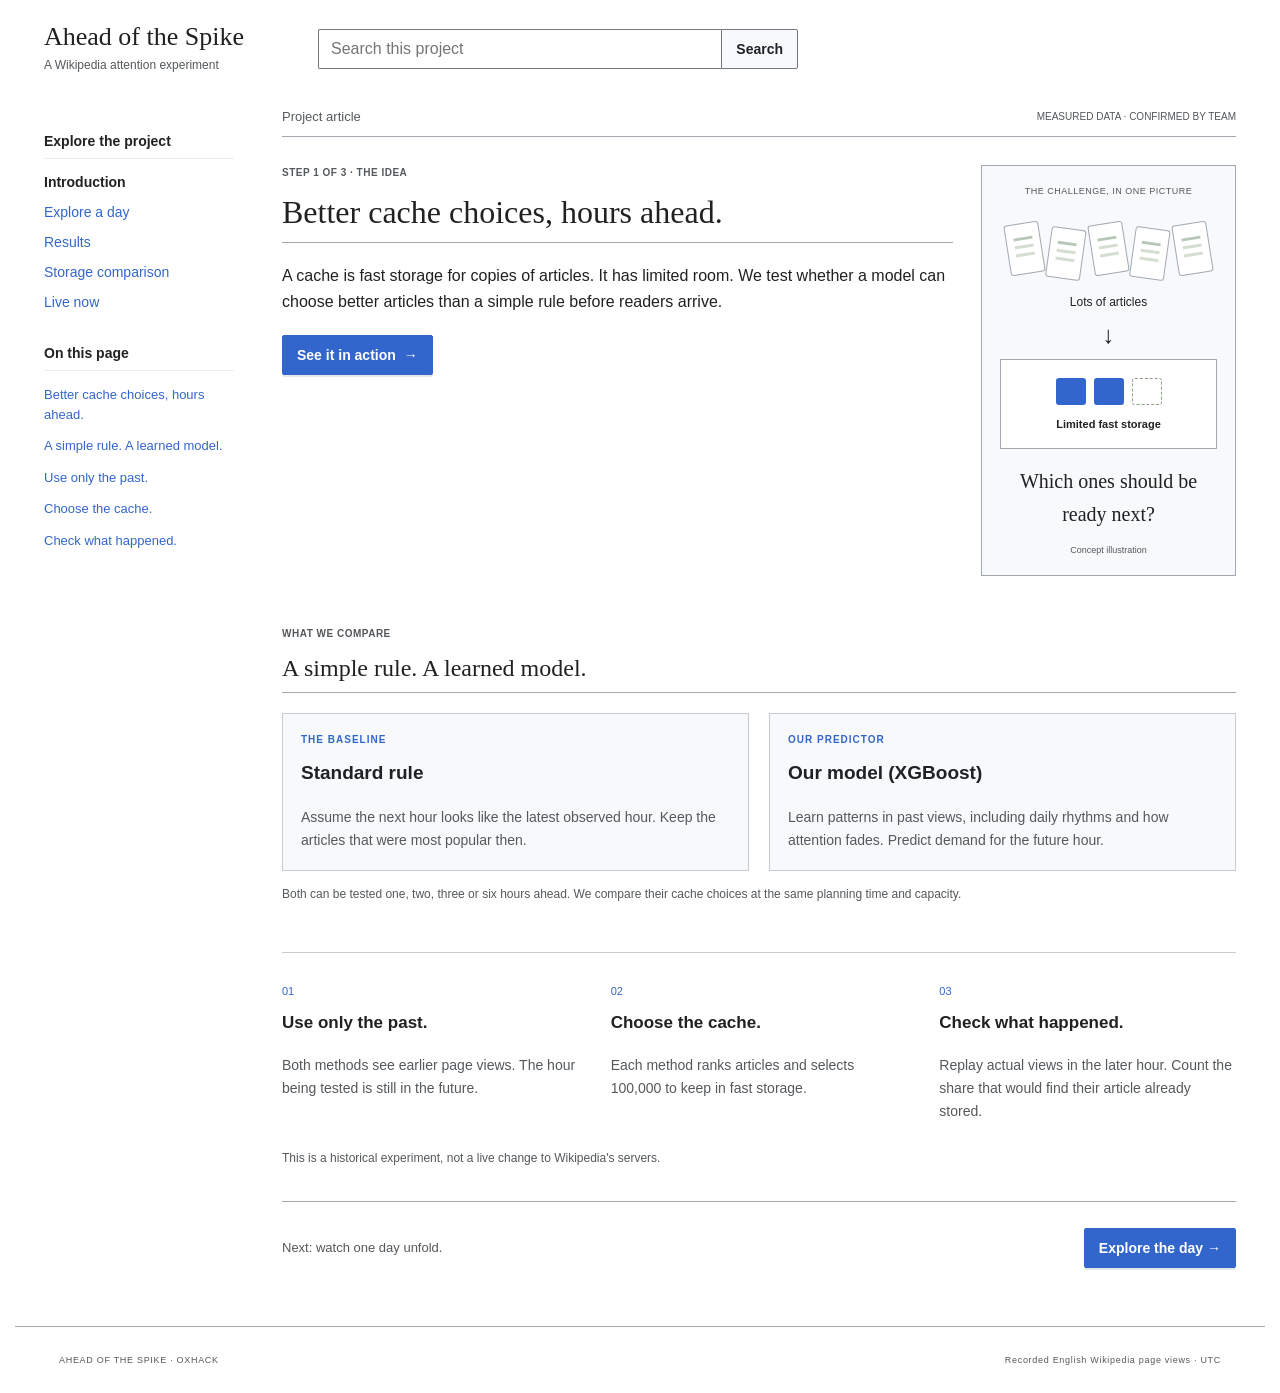
==== commit 1476eb64: "Add live cache planner; remove stray bundle file - live.py: fetches each new hour from Wikimedia, ch" ====
--- a/demo/index.html
+++ b/demo/index.html
@@ -24,7 +24,7 @@
   </header>
   <div class="article-layout">
     <aside id="article-sidebar" class="article-sidebar" aria-label="Project navigation">
-      <nav class="journey-nav" aria-label="Project pages"><strong>Explore the project</strong><a href="#start" data-go="start" aria-current="page">Introduction</a><a href="#explore" data-go="explore">Explore a day</a><a href="#results" data-go="results">Results</a><a href="#storage" data-go="storage">Storage comparison</a></nav>
+      <nav class="journey-nav" aria-label="Project pages"><strong>Explore the project</strong><a href="#start" data-go="start" aria-current="page">Introduction</a><a href="#explore" data-go="explore">Explore a day</a><a href="#results" data-go="results">Results</a><a href="#storage" data-go="storage">Storage comparison</a><a href="live.html">Live now</a></nav>
       <nav class="article-contents" aria-label="On this page"><strong>On this page</strong><ul id="section-links"></ul></nav>
     </aside>
     <main id="main">
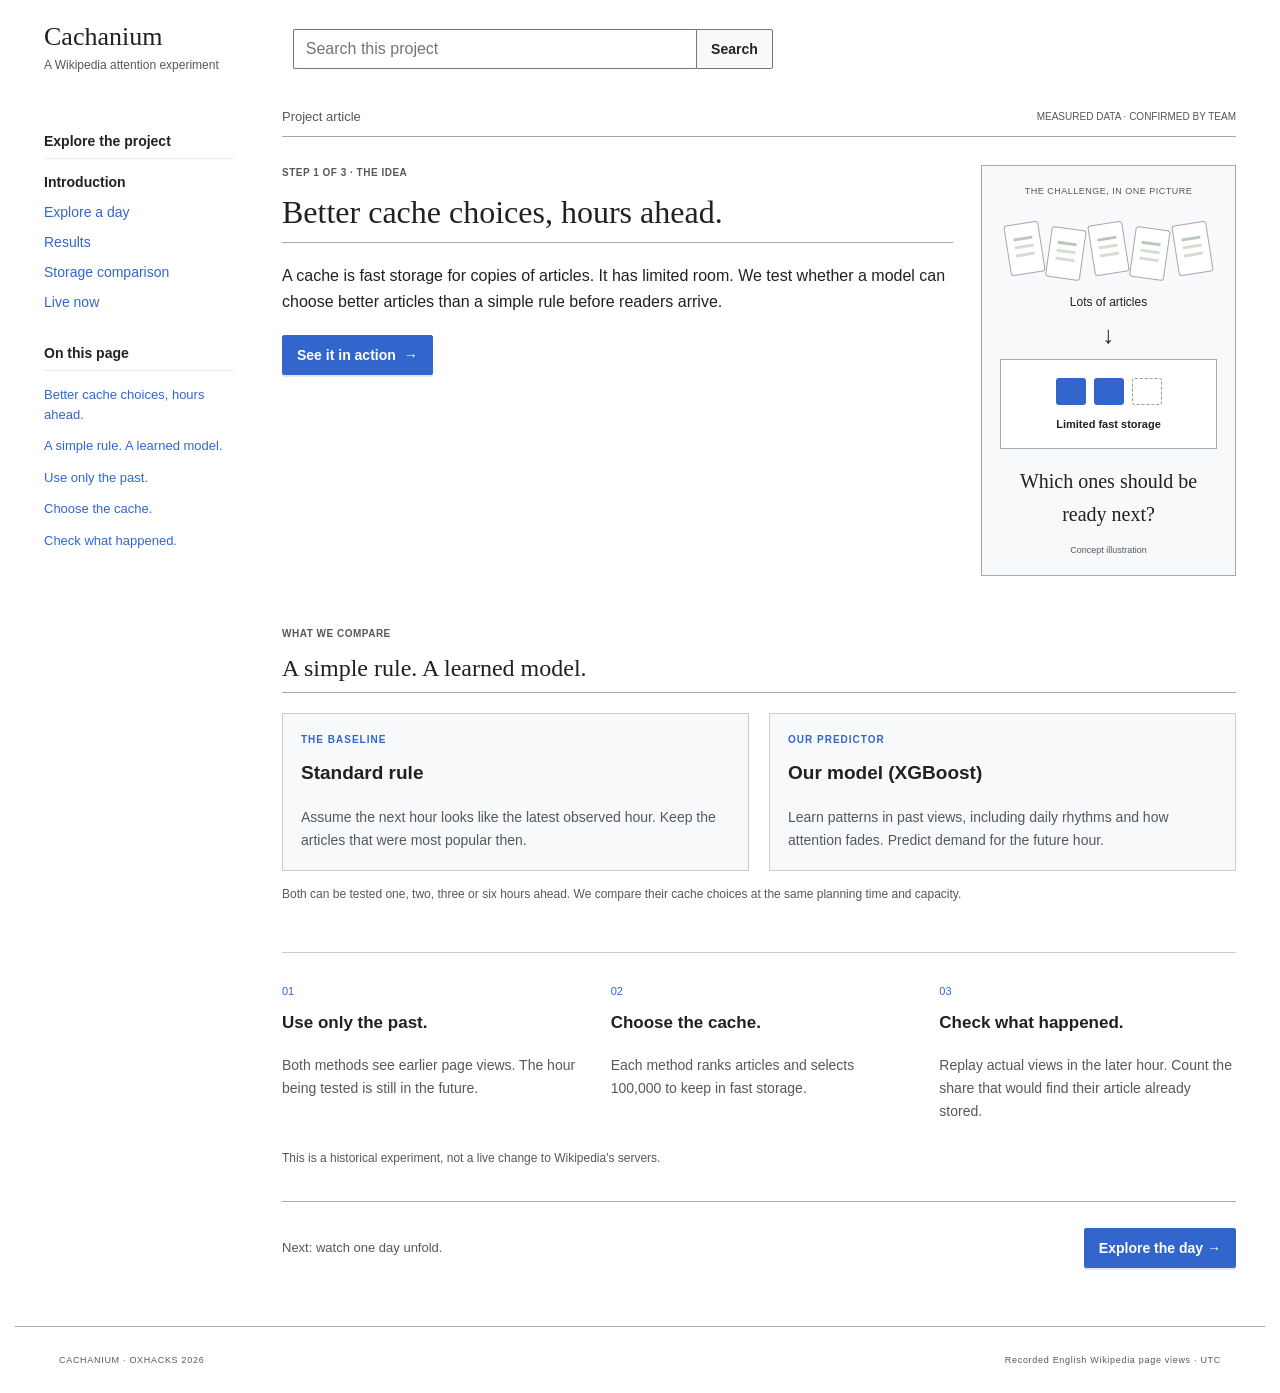
==== commit 95437c3a: "Rename the site to Cachanium Page titles, header and footer of both pages, the API title, and the do" ====
--- a/demo/index.html
+++ b/demo/index.html
@@ -4,7 +4,7 @@
   <meta charset="utf-8">
   <meta name="viewport" content="width=device-width, initial-scale=1">
   <meta name="color-scheme" content="light">
-  <title>Ahead of the Spike · Understand, explore, discover</title>
+  <title>Cachanium · Understand, explore, discover</title>
   <link rel="stylesheet" href="styles.css">
   <script src="provenance.js" defer></script>
   <script src="foresight.js" defer></script>
@@ -19,7 +19,7 @@
   <a class="skip-link" href="#main">Skip to content</a>
   <header class="masthead">
     <button id="contents-toggle" class="secondary contents-toggle" type="button" aria-expanded="false" aria-controls="article-sidebar">Contents</button>
-    <a class="wordmark" href="#start" data-go="start">Ahead of the Spike<span>A Wikipedia attention experiment</span></a>
+    <a class="wordmark" href="#start" data-go="start">Cachanium<span>A Wikipedia attention experiment</span></a>
     <form class="project-search" role="search"><label class="sr-only" for="project-query">Search this project</label><input id="project-query" type="search" placeholder="Search this project" maxlength="120"><button type="submit">Search</button><div id="search-results" hidden aria-label="Search results"><p id="search-message" role="status"></p><ul></ul></div></form>
   </header>
   <div class="article-layout">
@@ -113,6 +113,6 @@
     </div>
   </main>
   </div>
-  <footer><span>AHEAD OF THE SPIKE · OXHACK</span><span>Recorded English Wikipedia page views · UTC</span></footer>
+  <footer><span>CACHANIUM · OXHACKS 2026</span><span>Recorded English Wikipedia page views · UTC</span></footer>
 </body>
 </html>
